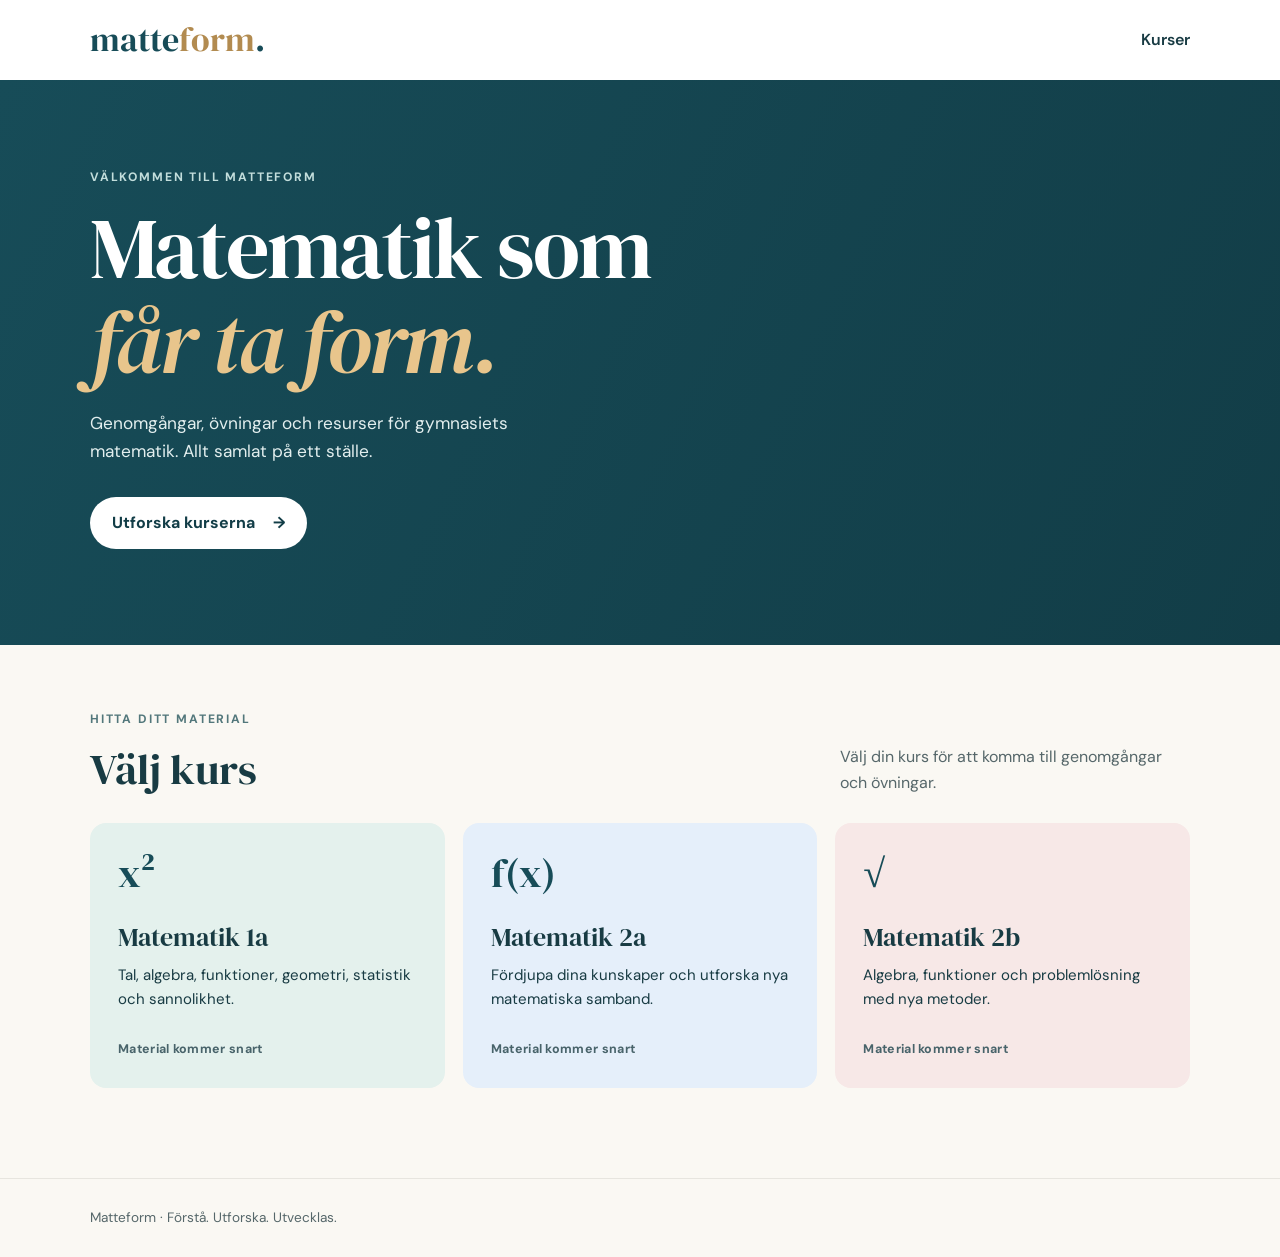
==== index.html @ 74c9ca5f "Add files via upload" ====
<!doctype html>
<html lang="sv">
<head>
  <meta charset="utf-8">
  <meta name="viewport" content="width=device-width, initial-scale=1">
  <meta name="description" content="Matteform – genomgångar, övningar och resurser för gymnasiets matematik.">
  <title>Matteform – Förstå. Utforska. Utvecklas.</title>
  <link rel="stylesheet" href="style.css">
</head>
<body>
  <header class="site-header">
    <div class="container header-inner">
      <a class="brand" href="index.html" aria-label="Matteform, startsida">matte<span>form</span><span class="brand-dot">.</span></a>
      <nav aria-label="Huvudmeny"><a href="#kurser">Kurser</a></nav>
    </div>
  </header>

  <main>
    <section class="hero" aria-labelledby="hero-title">
      <div class="container hero-inner">
        <p class="eyebrow">Välkommen till Matteform</p>
        <h1 id="hero-title">Matematik som<br><em>får ta form.</em></h1>
        <p>Genomgångar, övningar och resurser för gymnasiets matematik. Allt samlat på ett ställe.</p>
        <a class="button" href="#kurser">Utforska kurserna <span aria-hidden="true">→</span></a>
      </div>
    </section>

    <section class="courses container" id="kurser" aria-labelledby="courses-title">
      <div class="section-heading">
        <div><p class="eyebrow dark">Hitta ditt material</p><h2 id="courses-title">Välj kurs</h2></div>
        <p>Välj din kurs för att komma till genomgångar och övningar.</p>
      </div>
      <div class="course-grid">
        <article class="course-card mint">
          <span class="course-symbol" aria-hidden="true">x²</span>
          <h3>Matematik 1a</h3>
          <p>Tal, algebra, funktioner, geometri, statistik och sannolikhet.</p>
          <span class="course-status">Material kommer snart</span>
        </article>
        <article class="course-card blue">
          <span class="course-symbol" aria-hidden="true">f(x)</span>
          <h3>Matematik 2a</h3>
          <p>Fördjupa dina kunskaper och utforska nya matematiska samband.</p>
          <span class="course-status">Material kommer snart</span>
        </article>
        <article class="course-card blush">
          <span class="course-symbol" aria-hidden="true">√</span>
          <h3>Matematik 2b</h3>
          <p>Algebra, funktioner och problemlösning med nya metoder.</p>
          <span class="course-status">Material kommer snart</span>
        </article>
      </div>
    </section>
  </main>
  <footer class="site-footer"><div class="container">Matteform <span aria-hidden="true">·</span> Förstå. Utforska. Utvecklas.</div></footer>
</body>
</html>
---- style.css ----
@import url('https://fonts.googleapis.com/css2?family=DM+Sans:wght@400;500;600;700&family=DM+Serif+Display:ital@0;1&display=swap');
:root{--petrol:#174c58;--deep:#123d47;--cream:#faf8f3;--gold:#e8c58c;--ink:#183b43;--muted:#56676a}
*{box-sizing:border-box}html{scroll-behavior:smooth}body{margin:0;background:var(--cream);color:var(--ink);font-family:'DM Sans',Arial,sans-serif;line-height:1.6}a{color:inherit}.container{width:min(1100px,calc(100% - 40px));margin-inline:auto}.site-header{background:#fff}.header-inner{display:flex;align-items:center;justify-content:space-between;min-height:80px}.brand{font-family:'DM Serif Display',Georgia,serif;font-size:2.1rem;line-height:1;text-decoration:none;color:var(--petrol)}.brand span:first-child{color:#b28b50}.brand-dot{color:var(--petrol)}nav a{text-decoration:none;font-weight:600}nav a:hover,nav a:focus-visible{text-decoration:underline;text-underline-offset:6px}.hero{background:linear-gradient(115deg,var(--petrol),var(--deep));color:white}.hero-inner{padding-block:88px 96px}.eyebrow{margin:0 0 14px;text-transform:uppercase;letter-spacing:.15em;font-size:.76rem;font-weight:700;color:#c3dedc}.eyebrow.dark{color:#52777b}.hero h1{font-family:'DM Serif Display',Georgia,serif;font-weight:400;font-size:clamp(3rem,7vw,5.4rem);line-height:1.08;letter-spacing:-.025em;margin:0 0 22px}.hero h1 em{color:var(--gold);font-weight:400}.hero p:not(.eyebrow){max-width:510px;font-size:1.08rem;color:#e2eeee;margin:0 0 32px}.button{display:inline-flex;gap:18px;align-items:center;padding:13px 22px;border-radius:100px;background:#fff;color:var(--deep);text-decoration:none;font-weight:700;transition:transform .2s,background .2s}.button:hover{background:#f2e8d8;transform:translateY(-2px)}.button:focus-visible,a:focus-visible{outline:3px solid #d6a652;outline-offset:4px}.courses{padding-block:65px 90px}.section-heading{display:flex;justify-content:space-between;align-items:end;gap:20px;margin-bottom:28px}.section-heading h2{font:400 clamp(2rem,4vw,2.7rem)/1.2 'DM Serif Display',Georgia,serif;margin:0}.section-heading>p{color:var(--muted);max-width:350px;margin:0}.course-grid{display:grid;grid-template-columns:repeat(3,minmax(0,1fr));gap:18px}.course-card{min-height:265px;border-radius:16px;padding:28px;display:flex;flex-direction:column}.mint{background:#e4f1ed}.blue{background:#e5effa}.blush{background:#f7e8e7}.course-symbol{font:400 2.5rem 'DM Serif Display',Georgia,serif;color:var(--petrol);line-height:1.1;min-height:60px}.course-card h3{font:400 1.6rem 'DM Serif Display',Georgia,serif;margin:8px 0}.course-card p{font-size:.94rem;margin:0 0 20px}.course-status{margin-top:auto;font-size:.78rem;font-weight:700;letter-spacing:.025em;color:#48636a}.site-footer{border-top:1px solid #e7e5df;color:var(--muted);font-size:.85rem;padding:28px 0}@media(max-width:760px){.header-inner{min-height:68px}.brand{font-size:1.8rem}.hero-inner{padding-block:65px 72px}.section-heading{display:block}.section-heading>p{margin-top:12px}.course-grid{grid-template-columns:1fr}.course-card{min-height:205px}.courses{padding-block:45px 65px}}@media(prefers-reduced-motion:reduce){html{scroll-behavior:auto}.button{transition:none}}
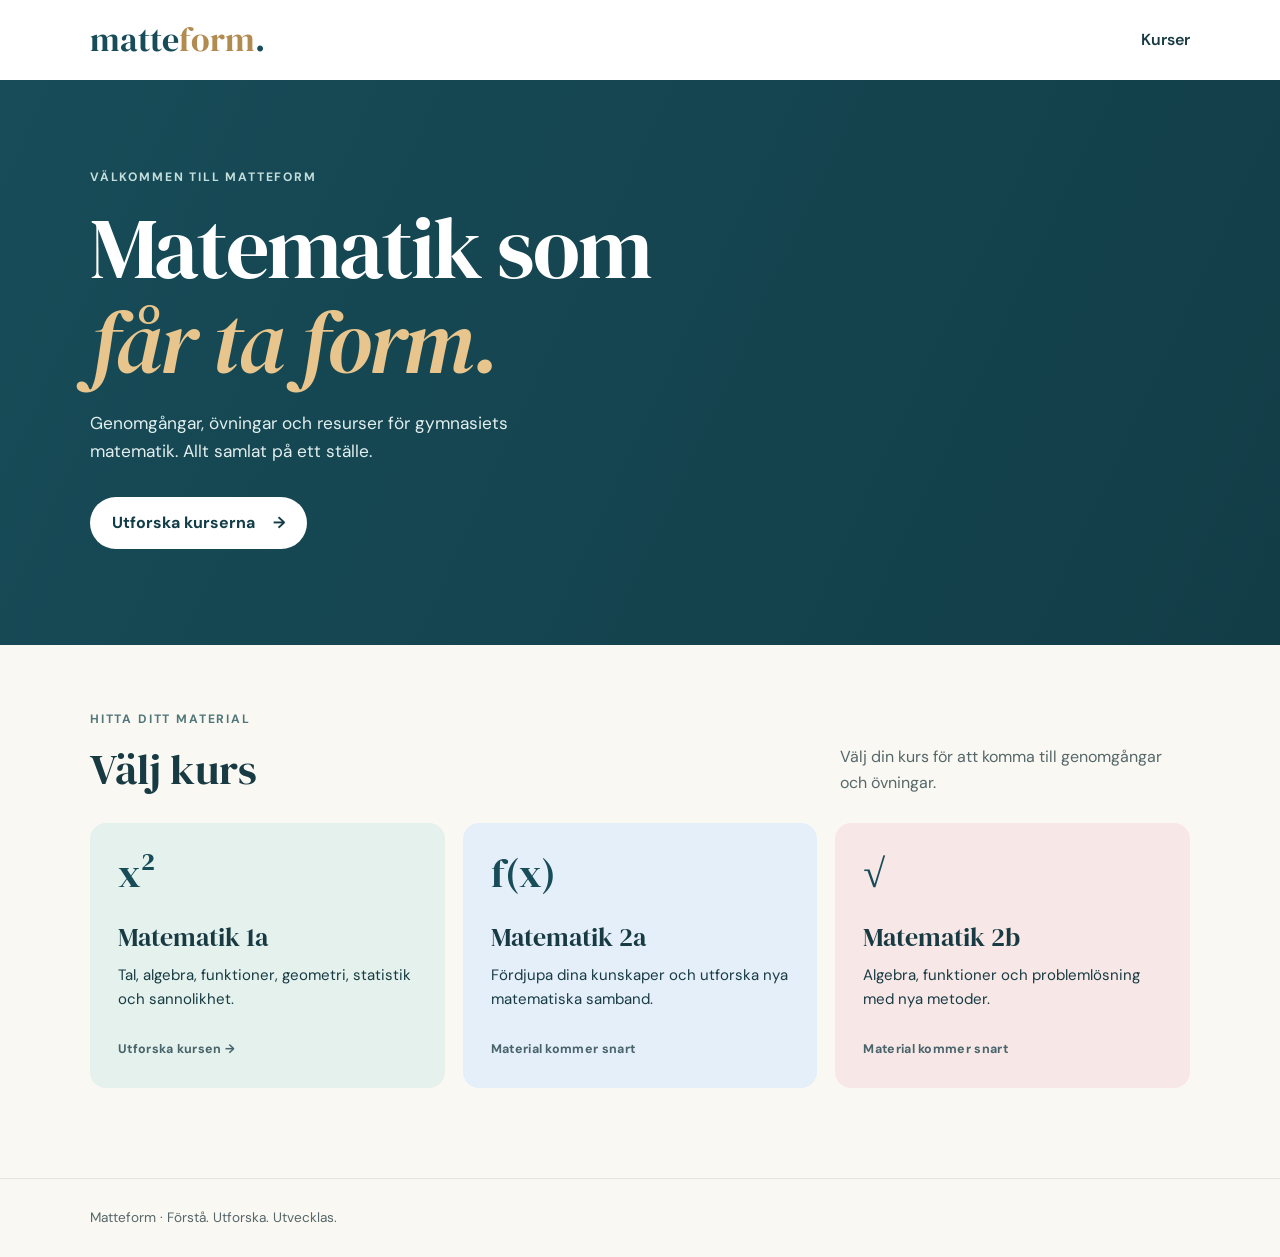
==== commit eb43e5de: "Add files via upload" ====
--- a/index.html
+++ b/index.html
@@ -31,12 +31,12 @@
         <p>Välj din kurs för att komma till genomgångar och övningar.</p>
       </div>
       <div class="course-grid">
-        <article class="course-card mint">
+        <a class="course-card mint course-link" href="matematik-1a.html">
           <span class="course-symbol" aria-hidden="true">x²</span>
           <h3>Matematik 1a</h3>
           <p>Tal, algebra, funktioner, geometri, statistik och sannolikhet.</p>
-          <span class="course-status">Material kommer snart</span>
-        </article>
+          <span class="course-status">Utforska kursen →</span>
+        </a>
         <article class="course-card blue">
           <span class="course-symbol" aria-hidden="true">f(x)</span>
           <h3>Matematik 2a</h3>
--- a/style.css
+++ b/style.css
@@ -1,3 +1,5 @@
 @import url('https://fonts.googleapis.com/css2?family=DM+Sans:wght@400;500;600;700&family=DM+Serif+Display:ital@0;1&display=swap');
 :root{--petrol:#174c58;--deep:#123d47;--cream:#faf8f3;--gold:#e8c58c;--ink:#183b43;--muted:#56676a}
 *{box-sizing:border-box}html{scroll-behavior:smooth}body{margin:0;background:var(--cream);color:var(--ink);font-family:'DM Sans',Arial,sans-serif;line-height:1.6}a{color:inherit}.container{width:min(1100px,calc(100% - 40px));margin-inline:auto}.site-header{background:#fff}.header-inner{display:flex;align-items:center;justify-content:space-between;min-height:80px}.brand{font-family:'DM Serif Display',Georgia,serif;font-size:2.1rem;line-height:1;text-decoration:none;color:var(--petrol)}.brand span:first-child{color:#b28b50}.brand-dot{color:var(--petrol)}nav a{text-decoration:none;font-weight:600}nav a:hover,nav a:focus-visible{text-decoration:underline;text-underline-offset:6px}.hero{background:linear-gradient(115deg,var(--petrol),var(--deep));color:white}.hero-inner{padding-block:88px 96px}.eyebrow{margin:0 0 14px;text-transform:uppercase;letter-spacing:.15em;font-size:.76rem;font-weight:700;color:#c3dedc}.eyebrow.dark{color:#52777b}.hero h1{font-family:'DM Serif Display',Georgia,serif;font-weight:400;font-size:clamp(3rem,7vw,5.4rem);line-height:1.08;letter-spacing:-.025em;margin:0 0 22px}.hero h1 em{color:var(--gold);font-weight:400}.hero p:not(.eyebrow){max-width:510px;font-size:1.08rem;color:#e2eeee;margin:0 0 32px}.button{display:inline-flex;gap:18px;align-items:center;padding:13px 22px;border-radius:100px;background:#fff;color:var(--deep);text-decoration:none;font-weight:700;transition:transform .2s,background .2s}.button:hover{background:#f2e8d8;transform:translateY(-2px)}.button:focus-visible,a:focus-visible{outline:3px solid #d6a652;outline-offset:4px}.courses{padding-block:65px 90px}.section-heading{display:flex;justify-content:space-between;align-items:end;gap:20px;margin-bottom:28px}.section-heading h2{font:400 clamp(2rem,4vw,2.7rem)/1.2 'DM Serif Display',Georgia,serif;margin:0}.section-heading>p{color:var(--muted);max-width:350px;margin:0}.course-grid{display:grid;grid-template-columns:repeat(3,minmax(0,1fr));gap:18px}.course-card{min-height:265px;border-radius:16px;padding:28px;display:flex;flex-direction:column}.mint{background:#e4f1ed}.blue{background:#e5effa}.blush{background:#f7e8e7}.course-symbol{font:400 2.5rem 'DM Serif Display',Georgia,serif;color:var(--petrol);line-height:1.1;min-height:60px}.course-card h3{font:400 1.6rem 'DM Serif Display',Georgia,serif;margin:8px 0}.course-card p{font-size:.94rem;margin:0 0 20px}.course-status{margin-top:auto;font-size:.78rem;font-weight:700;letter-spacing:.025em;color:#48636a}.site-footer{border-top:1px solid #e7e5df;color:var(--muted);font-size:.85rem;padding:28px 0}@media(max-width:760px){.header-inner{min-height:68px}.brand{font-size:1.8rem}.hero-inner{padding-block:65px 72px}.section-heading{display:block}.section-heading>p{margin-top:12px}.course-grid{grid-template-columns:1fr}.course-card{min-height:205px}.courses{padding-block:45px 65px}}@media(prefers-reduced-motion:reduce){html{scroll-behavior:auto}.button{transition:none}}
+/* Kursöversikt */
+.course-link{text-decoration:none;transition:transform .2s,box-shadow .2s}.course-link:hover{transform:translateY(-3px);box-shadow:0 8px 24px #123d4717}.course-hero{background:linear-gradient(115deg,var(--petrol),var(--deep));color:white;padding:40px 0 62px}.course-hero h1{font:400 clamp(2.7rem,6vw,4.5rem)/1.15 'DM Serif Display',Georgia,serif;margin:0 0 16px}.course-hero p:last-child{max-width:660px;color:#e2eeee;margin:0}.breadcrumb{font-size:.86rem;color:#d6e6e6;margin:0 0 35px}.breadcrumb a{text-underline-offset:4px}.breadcrumb span{padding:0 8px}.area-grid{display:grid;grid-template-columns:repeat(3,minmax(0,1fr));gap:18px}.area-card{border-radius:16px;padding:27px;display:flex;flex-direction:column;min-height:230px}.area-symbol{font:400 2rem 'DM Serif Display',Georgia,serif;color:var(--petrol);min-height:48px}.area-card h3{font:400 1.55rem 'DM Serif Display',Georgia,serif;margin:8px 0}.area-card p{margin:0 0 18px;font-size:.94rem}.area-note{margin-top:auto;color:#48636a;font-size:.78rem;font-weight:700}.sand{background:#f5eddc}.lavender{background:#ede9f7}@media(max-width:760px){.area-grid{grid-template-columns:1fr}.area-card{min-height:190px}.course-hero{padding:28px 0 48px}}
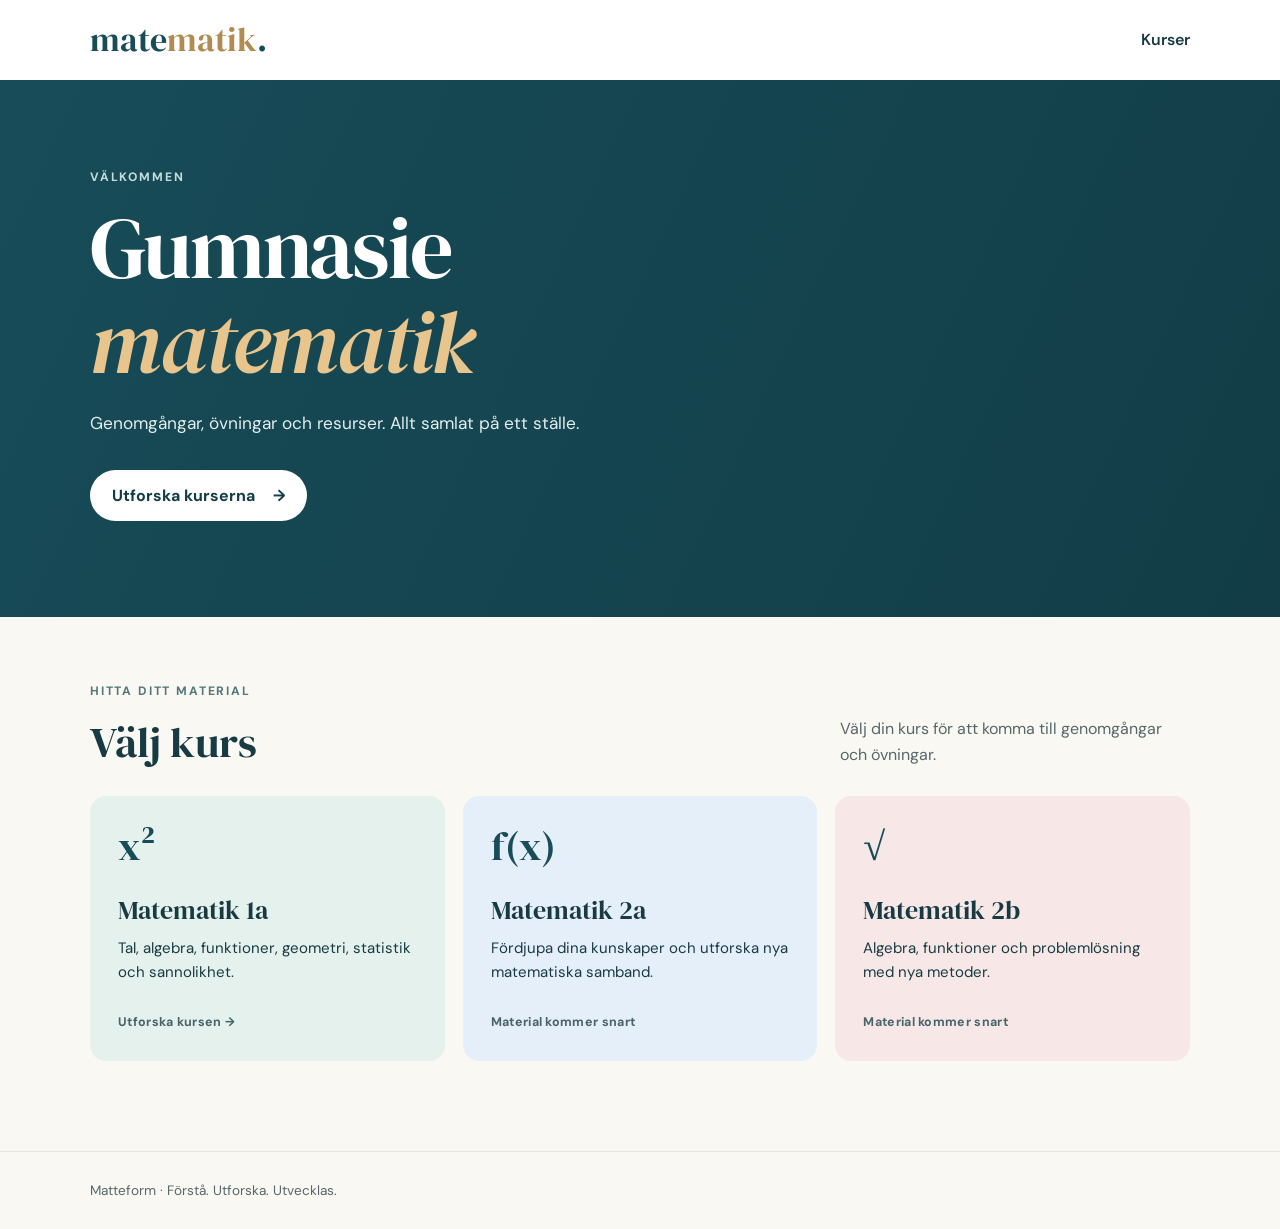
==== commit 31282cb2: "Update index.html" ====
--- a/index.html
+++ b/index.html
@@ -3,14 +3,14 @@
 <head>
   <meta charset="utf-8">
   <meta name="viewport" content="width=device-width, initial-scale=1">
-  <meta name="description" content="Matteform – genomgångar, övningar och resurser för gymnasiets matematik.">
-  <title>Matteform – Förstå. Utforska. Utvecklas.</title>
+  <meta name="description" content="Gymnasiematematik – genomgångar, övningar och resurser.">
+  <title>Matematik – Förstå. Utforska. Utvecklas.</title>
   <link rel="stylesheet" href="style.css">
 </head>
 <body>
   <header class="site-header">
     <div class="container header-inner">
-      <a class="brand" href="index.html" aria-label="Matteform, startsida">matte<span>form</span><span class="brand-dot">.</span></a>
+      <a class="brand" href="index.html" aria-label="Matmatik, startsida">mate<span>matik</span><span class="brand-dot">.</span></a>
       <nav aria-label="Huvudmeny"><a href="#kurser">Kurser</a></nav>
     </div>
   </header>
@@ -18,9 +18,9 @@
   <main>
     <section class="hero" aria-labelledby="hero-title">
       <div class="container hero-inner">
-        <p class="eyebrow">Välkommen till Matteform</p>
-        <h1 id="hero-title">Matematik som<br><em>får ta form.</em></h1>
-        <p>Genomgångar, övningar och resurser för gymnasiets matematik. Allt samlat på ett ställe.</p>
+        <p class="eyebrow">Välkommen</p>
+        <h1 id="hero-title">Gumnasie<br><em>matematik</em></h1>
+        <p>Genomgångar, övningar och resurser. Allt samlat på ett ställe.</p>
         <a class="button" href="#kurser">Utforska kurserna <span aria-hidden="true">→</span></a>
       </div>
     </section>
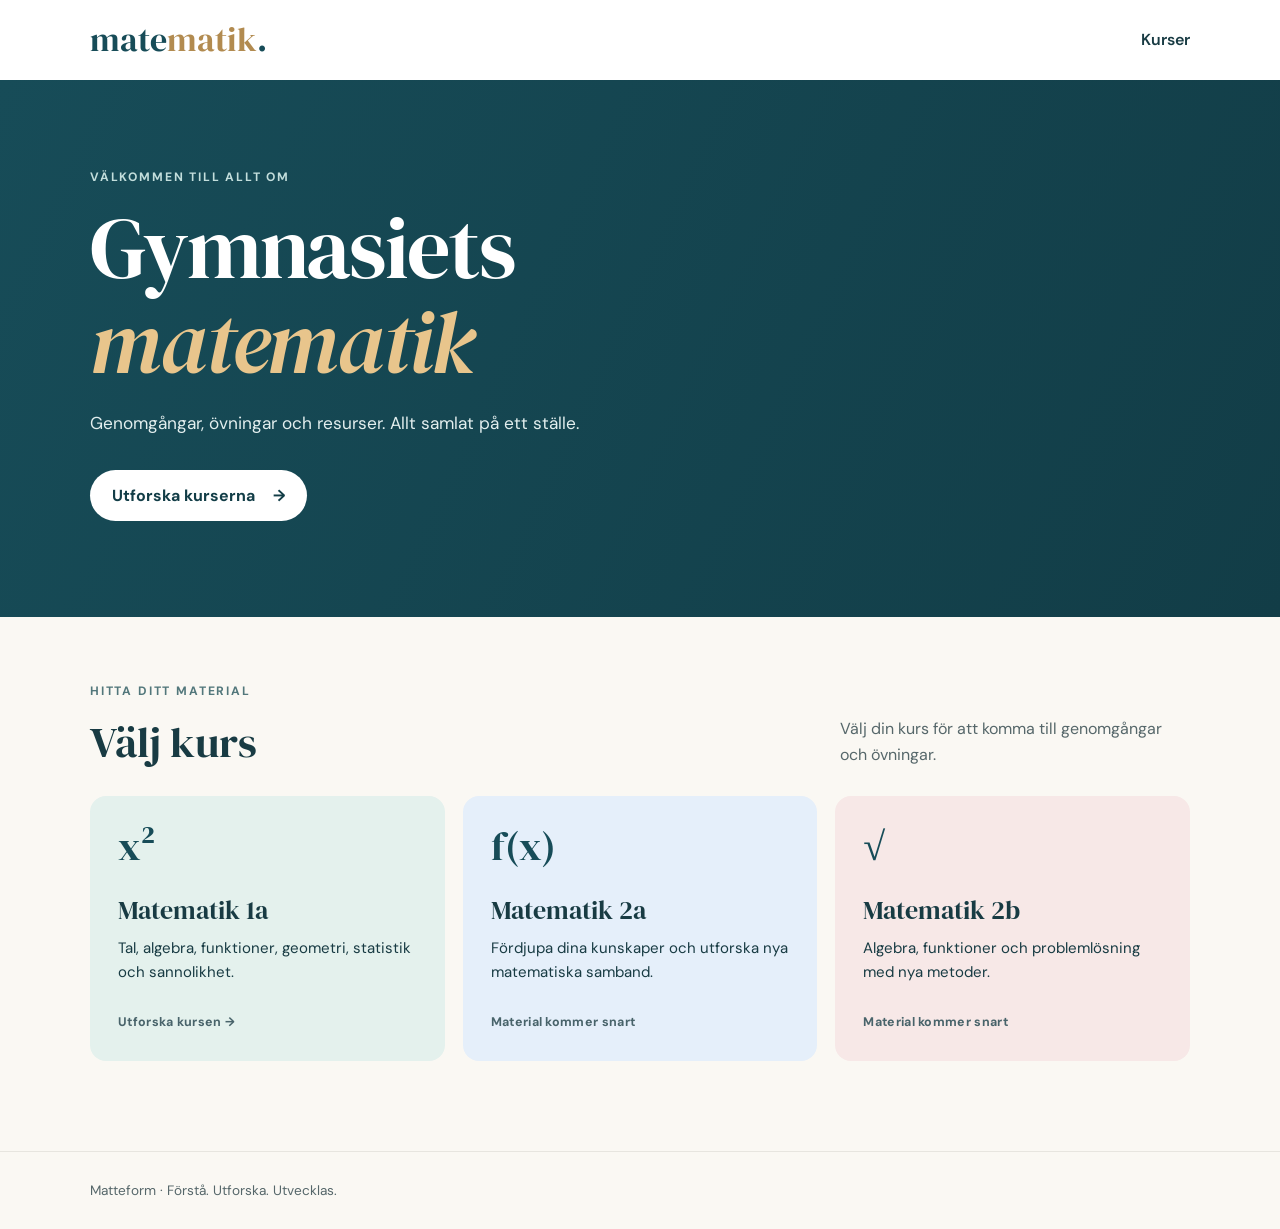
==== commit 4d2cd9e5: "Update index.html" ====
--- a/index.html
+++ b/index.html
@@ -18,8 +18,8 @@
   <main>
     <section class="hero" aria-labelledby="hero-title">
       <div class="container hero-inner">
-        <p class="eyebrow">Välkommen</p>
-        <h1 id="hero-title">Gumnasie<br><em>matematik</em></h1>
+        <p class="eyebrow">Välkommen till allt om</p>
+        <h1 id="hero-title">Gymnasiets<br><em>matematik</em></h1>
         <p>Genomgångar, övningar och resurser. Allt samlat på ett ställe.</p>
         <a class="button" href="#kurser">Utforska kurserna <span aria-hidden="true">→</span></a>
       </div>
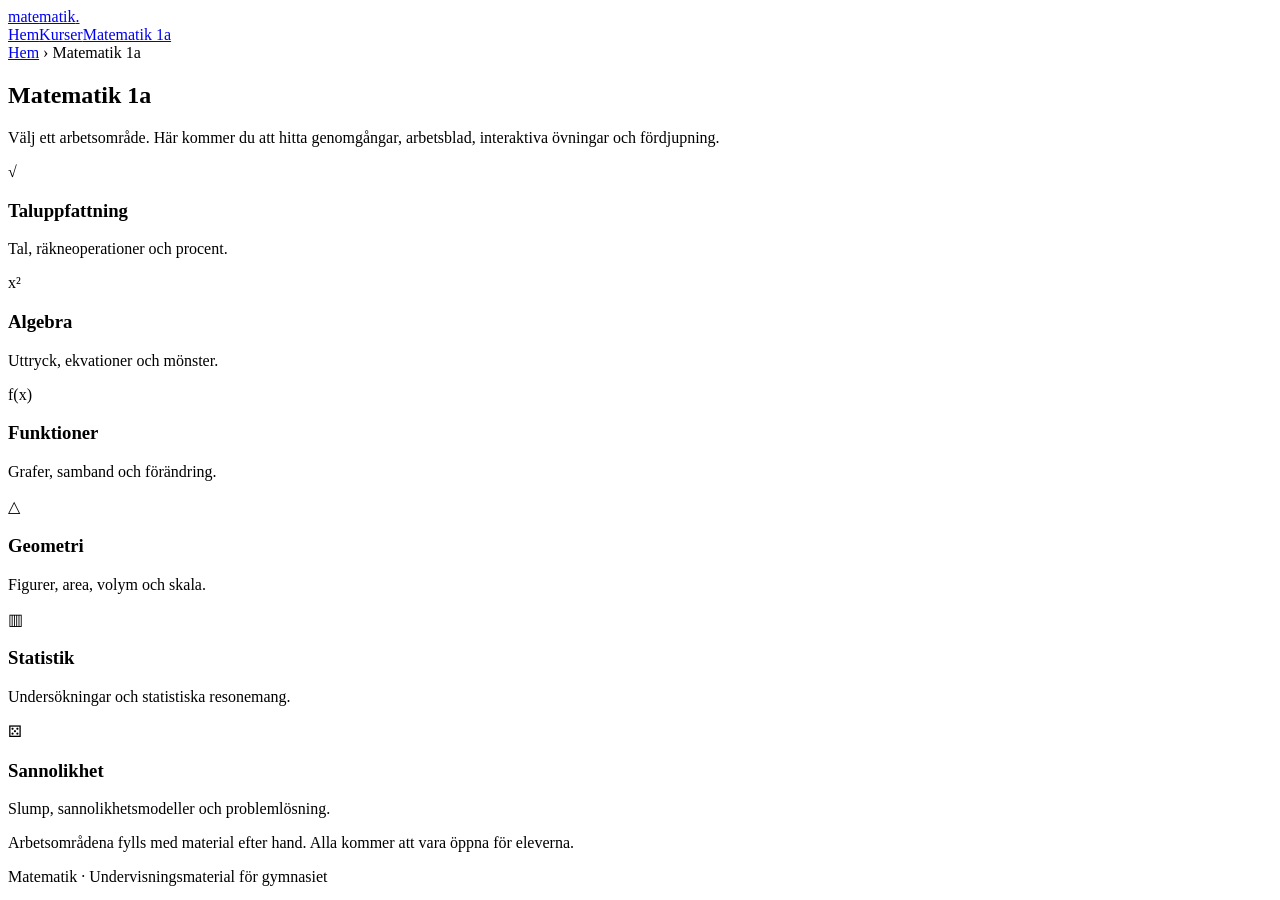
==== commit f13f7f7a: "Add files via upload" ====
--- a/index.html
+++ b/index.html
@@ -1,57 +1 @@
-<!doctype html>
-<html lang="sv">
-<head>
-  <meta charset="utf-8">
-  <meta name="viewport" content="width=device-width, initial-scale=1">
-  <meta name="description" content="Gymnasiematematik – genomgångar, övningar och resurser.">
-  <title>Matematik – Förstå. Utforska. Utvecklas.</title>
-  <link rel="stylesheet" href="style.css">
-</head>
-<body>
-  <header class="site-header">
-    <div class="container header-inner">
-      <a class="brand" href="index.html" aria-label="Matmatik, startsida">mate<span>matik</span><span class="brand-dot">.</span></a>
-      <nav aria-label="Huvudmeny"><a href="#kurser">Kurser</a></nav>
-    </div>
-  </header>
-
-  <main>
-    <section class="hero" aria-labelledby="hero-title">
-      <div class="container hero-inner">
-        <p class="eyebrow">Välkommen till allt om</p>
-        <h1 id="hero-title">Gymnasiets<br><em>matematik</em></h1>
-        <p>Genomgångar, övningar och resurser. Allt samlat på ett ställe.</p>
-        <a class="button" href="#kurser">Utforska kurserna <span aria-hidden="true">→</span></a>
-      </div>
-    </section>
-
-    <section class="courses container" id="kurser" aria-labelledby="courses-title">
-      <div class="section-heading">
-        <div><p class="eyebrow dark">Hitta ditt material</p><h2 id="courses-title">Välj kurs</h2></div>
-        <p>Välj din kurs för att komma till genomgångar och övningar.</p>
-      </div>
-      <div class="course-grid">
-        <a class="course-card mint course-link" href="matematik-1a.html">
-          <span class="course-symbol" aria-hidden="true">x²</span>
-          <h3>Matematik 1a</h3>
-          <p>Tal, algebra, funktioner, geometri, statistik och sannolikhet.</p>
-          <span class="course-status">Utforska kursen →</span>
-        </a>
-        <article class="course-card blue">
-          <span class="course-symbol" aria-hidden="true">f(x)</span>
-          <h3>Matematik 2a</h3>
-          <p>Fördjupa dina kunskaper och utforska nya matematiska samband.</p>
-          <span class="course-status">Material kommer snart</span>
-        </article>
-        <article class="course-card blush">
-          <span class="course-symbol" aria-hidden="true">√</span>
-          <h3>Matematik 2b</h3>
-          <p>Algebra, funktioner och problemlösning med nya metoder.</p>
-          <span class="course-status">Material kommer snart</span>
-        </article>
-      </div>
-    </section>
-  </main>
-  <footer class="site-footer"><div class="container">Matteform <span aria-hidden="true">·</span> Förstå. Utforska. Utvecklas.</div></footer>
-</body>
-</html>
+<!doctype html><html lang="sv"><head><meta charset="utf-8"><meta name="viewport" content="width=device-width,initial-scale=1"><meta name="description" content="Arbetsområden i Matematik 1a."><title>Matematik 1a – Matematik</title><link rel="stylesheet" href="../css/style.css"></head><body><header><div class="wrap nav"><a class="logo" href="../index.html" aria-label="Matematik, startsida">mate<span class="gold">matik</span>.</a><nav class="links" aria-label="Huvudmeny"><a href="../index.html">Hem</a><a href="../index.html#kurser">Kurser</a><a href="index.html" aria-current="page">Matematik 1a</a></nav></div></header><main class="wrap"><div class="breadcrumb"><a href="../index.html">Hem</a> › Matematik 1a</div><h2>Matematik 1a</h2><p class="intro">Välj ett arbetsområde. Här kommer du att hitta genomgångar, arbetsblad, interaktiva övningar och fördjupning.</p><div class="grid"><div class="card mint"><span class="symbol">√</span><h3>Taluppfattning</h3><p>Tal, räkneoperationer och procent.</p></div><div class="card blue"><span class="symbol">x²</span><h3>Algebra</h3><p>Uttryck, ekvationer och mönster.</p></div><div class="card rose"><span class="symbol">f(x)</span><h3>Funktioner</h3><p>Grafer, samband och förändring.</p></div><div class="card sand"><span class="symbol">△</span><h3>Geometri</h3><p>Figurer, area, volym och skala.</p></div><div class="card lavender"><span class="symbol">▥</span><h3>Statistik</h3><p>Undersökningar och statistiska resonemang.</p></div><div class="card mint"><span class="symbol">⚄</span><h3>Sannolikhet</h3><p>Slump, sannolikhetsmodeller och problemlösning.</p></div></div><p class="section">Arbetsområdena fylls med material efter hand. Alla kommer att vara öppna för eleverna.</p></main><footer><div class="wrap">Matematik · Undervisningsmaterial för gymnasiet</div></footer></body></html>
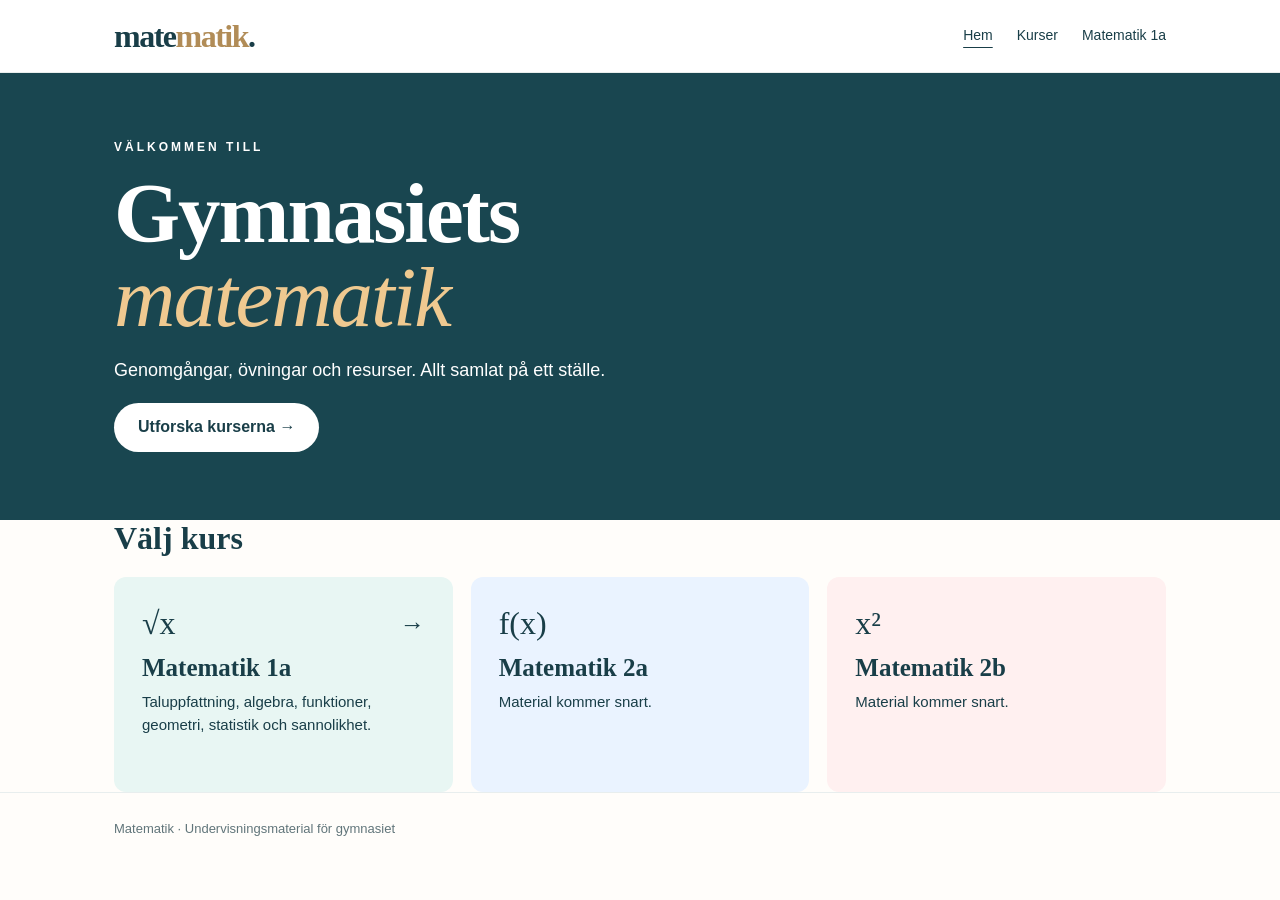
==== commit 19de91f0: "Rename index (1).html to index.html" ====
--- a/index.html
+++ b/index.html
@@ -1 +1 @@
-<!doctype html><html lang="sv"><head><meta charset="utf-8"><meta name="viewport" content="width=device-width,initial-scale=1"><meta name="description" content="Arbetsområden i Matematik 1a."><title>Matematik 1a – Matematik</title><link rel="stylesheet" href="../css/style.css"></head><body><header><div class="wrap nav"><a class="logo" href="../index.html" aria-label="Matematik, startsida">mate<span class="gold">matik</span>.</a><nav class="links" aria-label="Huvudmeny"><a href="../index.html">Hem</a><a href="../index.html#kurser">Kurser</a><a href="index.html" aria-current="page">Matematik 1a</a></nav></div></header><main class="wrap"><div class="breadcrumb"><a href="../index.html">Hem</a> › Matematik 1a</div><h2>Matematik 1a</h2><p class="intro">Välj ett arbetsområde. Här kommer du att hitta genomgångar, arbetsblad, interaktiva övningar och fördjupning.</p><div class="grid"><div class="card mint"><span class="symbol">√</span><h3>Taluppfattning</h3><p>Tal, räkneoperationer och procent.</p></div><div class="card blue"><span class="symbol">x²</span><h3>Algebra</h3><p>Uttryck, ekvationer och mönster.</p></div><div class="card rose"><span class="symbol">f(x)</span><h3>Funktioner</h3><p>Grafer, samband och förändring.</p></div><div class="card sand"><span class="symbol">△</span><h3>Geometri</h3><p>Figurer, area, volym och skala.</p></div><div class="card lavender"><span class="symbol">▥</span><h3>Statistik</h3><p>Undersökningar och statistiska resonemang.</p></div><div class="card mint"><span class="symbol">⚄</span><h3>Sannolikhet</h3><p>Slump, sannolikhetsmodeller och problemlösning.</p></div></div><p class="section">Arbetsområdena fylls med material efter hand. Alla kommer att vara öppna för eleverna.</p></main><footer><div class="wrap">Matematik · Undervisningsmaterial för gymnasiet</div></footer></body></html>
+<!doctype html><html lang="sv"><head><meta charset="utf-8"><meta name="viewport" content="width=device-width,initial-scale=1"><meta name="description" content="Genomgångar, övningar och resurser för gymnasiets matematik."><title>Matematik – Gymnasiets matematik</title><link rel="stylesheet" href="css/style.css"></head><body><header><div class="wrap nav"><a class="logo" href="index.html" aria-label="Matematik, startsida">mate<span class="gold">matik</span>.</a><nav class="links" aria-label="Huvudmeny"><a href="index.html" aria-current="page">Hem</a><a href="#kurser">Kurser</a><a href="matematik-1a/index.html">Matematik 1a</a></nav></div></header><section class="hero"><div class="wrap"><div class="eyebrow">Välkommen till</div><h1>Gymnasiets <em>matematik</em></h1><p>Genomgångar, övningar och resurser. Allt samlat på ett ställe.</p><a class="button" href="#kurser">Utforska kurserna →</a></div></section><main class="wrap" id="kurser"><h2>Välj kurs</h2><div class="grid"><a class="card mint" href="matematik-1a/index.html"><span class="arrow">→</span><span class="symbol">√x</span><h3>Matematik 1a</h3><p>Taluppfattning, algebra, funktioner, geometri, statistik och sannolikhet.</p></a><div class="card blue"><span class="symbol">f(x)</span><h3>Matematik 2a</h3><p>Material kommer snart.</p></div><div class="card rose"><span class="symbol">x²</span><h3>Matematik 2b</h3><p>Material kommer snart.</p></div></div></main><footer><div class="wrap">Matematik · Undervisningsmaterial för gymnasiet</div></footer></body></html>
--- a/css/style.css
+++ b/css/style.css
@@ -0,0 +1 @@
+:root{--teal:#194650;--gold:#efc990;--ink:#193e48;--paper:#fffdfa}*{box-sizing:border-box}body{margin:0;background:var(--paper);color:var(--ink);font-family:Arial,Helvetica,sans-serif;line-height:1.55}a{color:inherit}header{background:#fff;border-bottom:1px solid #e9eeed}.wrap{max-width:1100px;margin:auto;padding:0 24px}.nav{min-height:72px;display:flex;align-items:center;justify-content:space-between;gap:20px}.logo{font:bold 32px Georgia,serif;text-decoration:none;letter-spacing:-1.5px}.logo .gold{color:#b18c57}.links{display:flex;gap:24px;flex-wrap:wrap}.links a{text-decoration:none;font-size:14px}.links a:hover,.links a[aria-current]{text-decoration:underline;text-underline-offset:7px}.hero{background:var(--teal);color:white;padding:65px 0 68px}.eyebrow{text-transform:uppercase;letter-spacing:3px;font-size:12px;font-weight:bold}.hero h1{font:bold clamp(48px,7vw,85px)/.99 Georgia,serif;letter-spacing:-2px;margin:14px 0}.hero h1 em{color:var(--gold);display:block;font-weight:normal}.hero p{font-size:18px;margin:18px 0}.button{display:inline-block;background:white;color:var(--ink);border-radius:50px;padding:12px 24px;text-decoration:none;font-weight:bold}.button:hover{background:#e9f4f2}main{padding:38px 0 75px}h2{font:bold 32px Georgia,serif;margin:0 0 20px}h3{font:bold 25px Georgia,serif;margin:12px 0 8px}.grid{display:grid;grid-template-columns:repeat(3,1fr);gap:18px}.card{border-radius:12px;padding:28px;min-height:215px;text-decoration:none;display:block;transition:transform .15s,box-shadow .15s}.card:hover{transform:translateY(-3px);box-shadow:0 8px 24px #193e481a}.mint{background:#e8f6f3}.blue{background:#eaf3ff}.rose{background:#fff0f0}.sand{background:#faf3e7}.lavender{background:#f0efff}.card .symbol{font:32px Georgia,serif}.card p{margin:0;font-size:15px}.card .arrow{float:right;font-size:25px}.breadcrumb{font-size:14px;margin-bottom:20px}.intro{max-width:720px;margin:0 0 28px}.section{margin-top:38px}footer{border-top:1px solid #e8eeee;padding:26px 0;font-size:13px;color:#61757a}@media(max-width:700px){.nav{align-items:flex-start;flex-direction:column;padding-top:15px;padding-bottom:17px;gap:10px}.links{gap:15px}.hero{padding:45px 0}.grid{grid-template-columns:1fr}.card{min-height:150px}.hero p{font-size:16px}}
